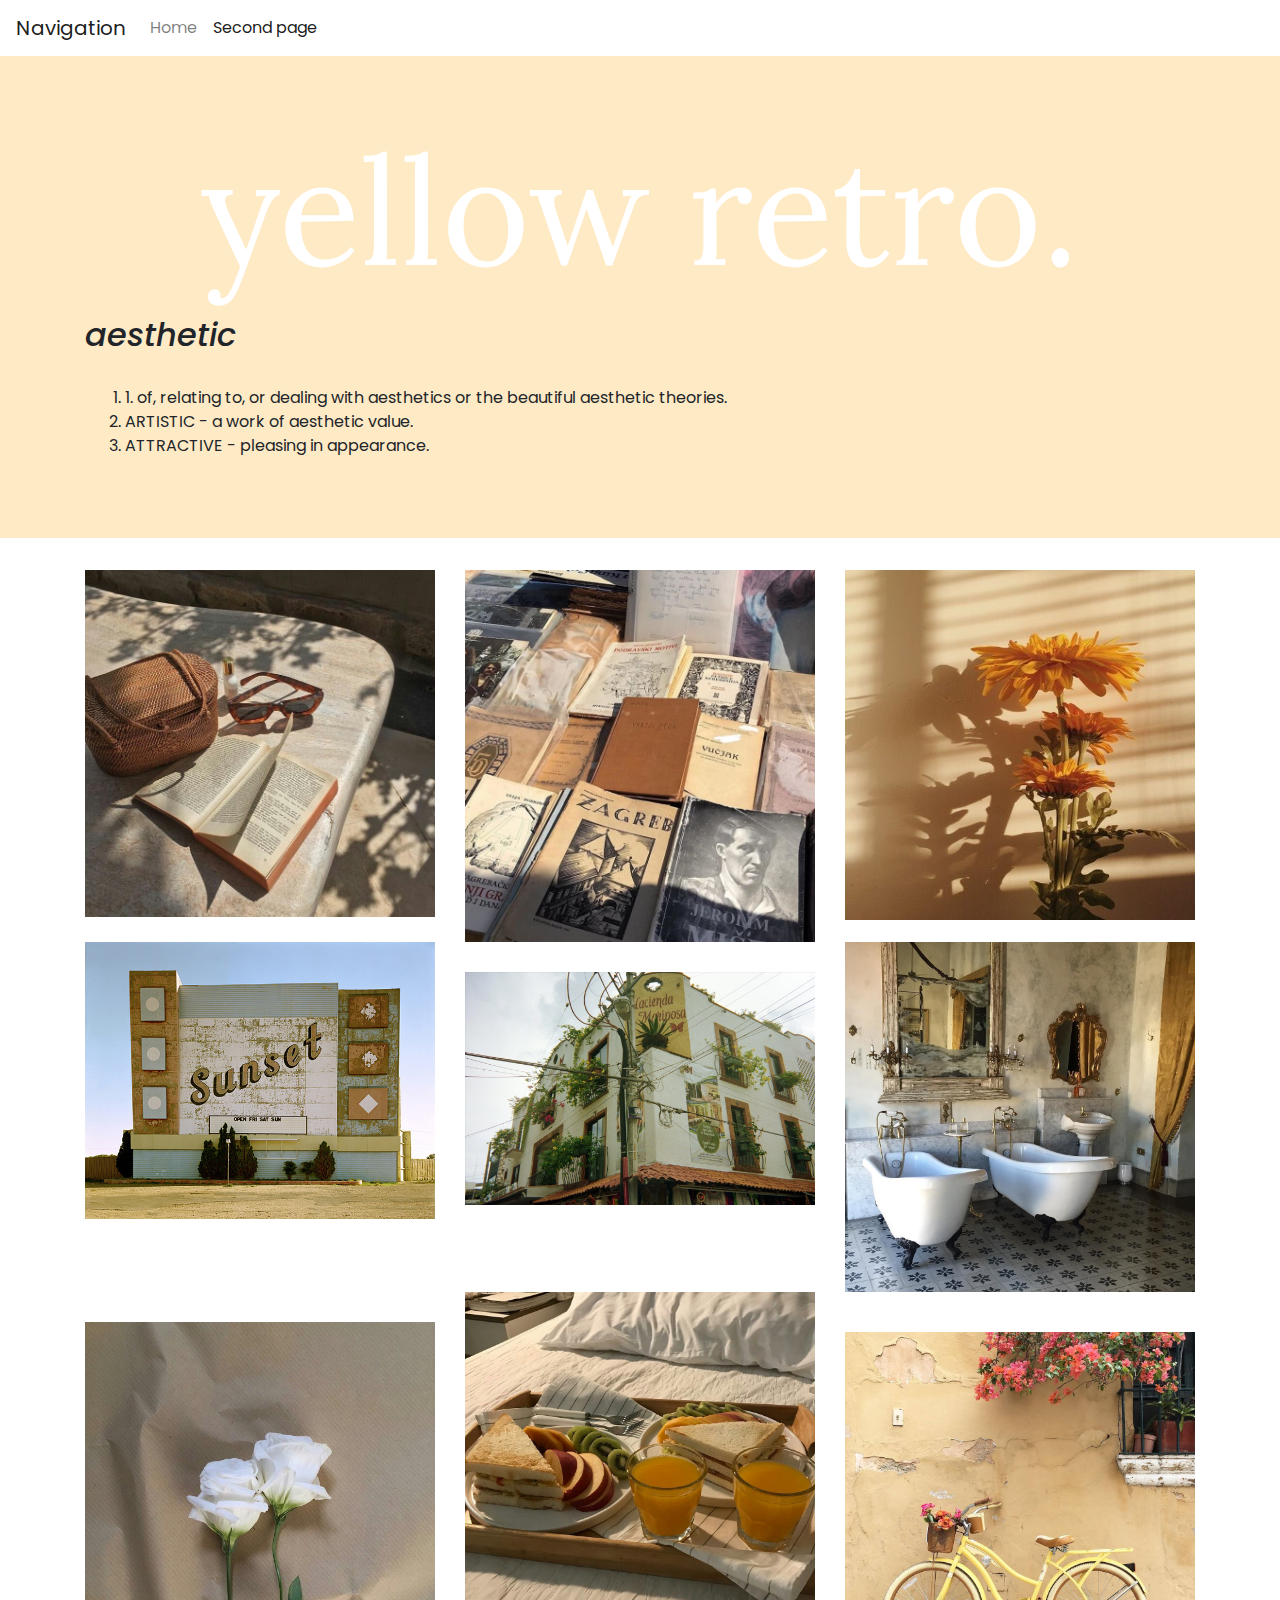
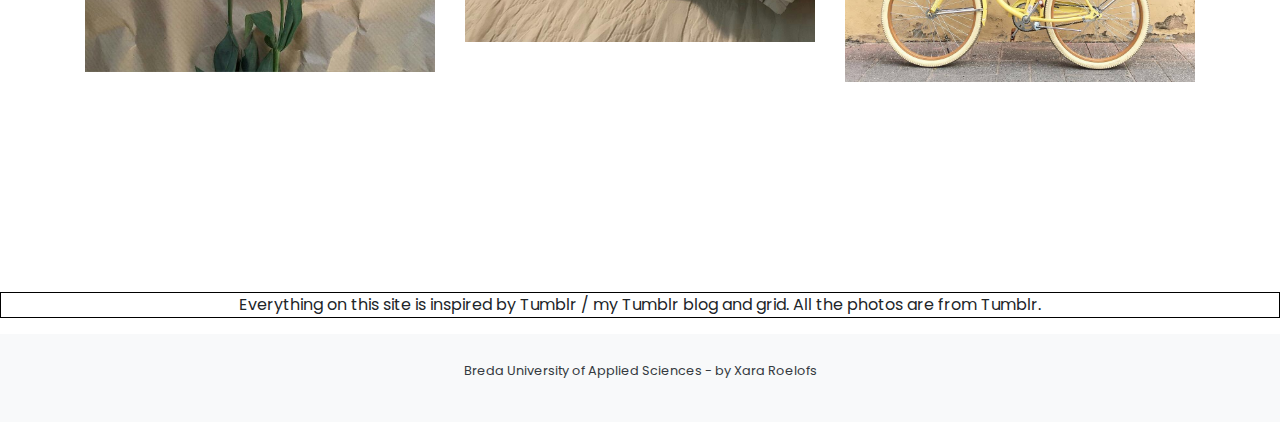
==== index.html @ 7803c538 "." ====
<!doctype html>
<html lang="en">
  <head>
    <!-- Required meta tags --> 
    <meta charset="utf-8">
    <meta name="viewport" content="width=device-width, initial-scale=1, shrink-to-fit=no">

    <!-- Bootstrap CSS -->
    <link rel="stylesheet" href="css/bootstrap.min.css">
	<link rel="stylesheet" href="css/style.css">
	<link href="https://fonts.googleapis.com/css?family=Lora|Poppins&display=swap" rel="stylesheet">

    <title>Xara's page</title>
  </head>
	<body>
<nav class="navbar navbar-expand-lg navbar-light bg-white">
  <a class="navbar-brand" href="#">Navigation</a>
  <button class="navbar-toggler" type="button" data-toggle="collapse" data-target="#navbarNav" aria-controls="navbarNav" aria-expanded="false" aria-label="Toggle navigation">
    <span class="navbar-toggler-icon"></span>
  </button>
  <div class="collapse navbar-collapse" id="navbarNav">
    <ul class="navbar-nav">
      <li class="nav-item">
        <a class="nav-link" href="#">Home</a>
      </li>
      <li class="nav-item active">
        <a class="nav-link" href="second.html">Second page</a>
      </li>
    </ul>
  </div>
</nav>

	  <div class="jumbotron jumbotron-fluid">
  <div class="container">
    <h1 class="display-4 text-center"> yellow retro. </h1>
    <p class="lead text-center"> <h2><em>aesthetic</em></h2> 
    <br>
	  <ol>
		  <li>1. of, relating to, or dealing with aesthetics or the beautiful aesthetic theories.</li>
		  <li> ARTISTIC - a work of aesthetic value. </li>
		  <li> ATTRACTIVE - pleasing in appearance. </li>
	  </ol>
	  </p>
  </div>
	  </div>
   
 <section>
	 
<div class="container">
	<div class="row">
    <div class="col-lg-4 text-center">
	<img alt="yellow1" class="picture1 img-fluid" src="images/yellow1.jpg"><br>
	  </div>
	  
    <div class="col-lg-4 text-center">
	<img alt="yellow2" class="picture2 img-fluid" src="images/yellow2.jpg"><br>
	  </div>
	  
    <div class="col-lg-4 text-center">
	<img alt="yellow3" class="picture3 img-fluid" src="images/yellow3.jpg"><br>
	  </div>
	  
	      <div class="col-lg-4 text-center">
	<img alt="yellow4" class="picture4 img-fluid" src="images/yellow4.jpg"><br>
	  </div>
	 
	  
	  	      <div class="col-lg-4 text-center">
	<img alt="yellow5" class="picture5 img-fluid" src="images/yellow5.jpg"><br>
	  </div>
	  	      <div class="col-lg-4 text-center">
	<img alt="yellow6" class="picture6 img-fluid" src="images/yellow6.jpg"><br>
	  </div>
	  	  
	  	      <div class="col-lg-4 text-center">
	<img alt="yellow7" class="picture7 img-fluid" src="images/yellow7.jpg"><br>
	  </div>
		 
	  	      <div class="col-lg-4 text-center">
	<img alt="yellow8" class="picture8 img-fluid" src="images/yellow8.jpg"><br>
	  </div>
	  
	  	  	      <div class="col-lg-4 text-center">
	<img alt="yellow9" class="picture9 img-fluid" src="images/yellow9.jpg"><br>
	  </div> 
  </div>
	 </div>
	  </section>
	  
<body class="d-flex flex-column">
  <div id="page-content">
    <div class="container text-center">
      <div class="row justify-content-center">
        <div class="col-md-7">
          <h1 class="font-weight-light mt-4 text-white">Sticky Footer using Flexbox</h1>
          <p class="lead text-white-50">Use just two Bootstrap 4 utility classes and three custom CSS rules and you will have a flexbox enabled sticky footer for your website!</p>
        </div>
      </div>
    </div>
  </div>
	<br>

	<section>
	<p class= "p3 text-center"> Everything on this site is inspired by Tumblr / my Tumblr blog and grid. All the photos are from Tumblr.</p>
	</section>
	
  <footer id="sticky-footer" class="py-4 bg-light">
    <div class="container text-center">
		<p class="text-dark"> <small>Breda University of Applied Sciences - by Xara Roelofs </small>
		</p>
    </div>
  </footer>
	
	</body></body>
</html>

    <!-- Optional JavaScript -->
    <!-- jQuery first, then Popper.js, then Bootstrap JS -->
    <script src="jQuery-3.4.1-slim.min.js"></script>
        <script src="js/bootstrap.bundle.min.js"></script>
---- css/style.css ----
@charset "utf-8";
/* CSS Document */

<--Top 
.lead {font-family: 'Poppins', sans-serif;
}

.container {
	font-family: 'Poppins', sans-serif;
	text-alignment: center;
}

.display-4 {font-family: 'Lora';
font-size: 150px;
	color: #FFFFFF;
}

.display-41 {color: #FFCDB0;
	font-family: 'Lora';
font-size: 150px;	
}

.jumbotron {background-color: #FFEAC6;
}

.jumbotron2 {background-color: #FFCDB0;
}

<--Pictures
.picture2 {margin-bottom: 50px;
	margin-top: 30px;
}

.picture5 {margin-top: 30px;
}

.picture7 {margin-top: 30px;
}

.picture9 {margin-top: 40px;
}

<--Footer
.text-dark {font-family: 'Poppins', sans-serif;
}

.navbar {font-family: 'Poppins', sans-serif;
}

<-- page 2 >
.container2 {border-style: solid 30px;
border-color: #FFCDB0;
}

.p1 {background-color: #FFCDB0;
	font-family: 'Poppins', sans-serif;
	color: #FFFFFF;
	margin: 30px;
	padding: 30px;
}

.p2 {font-family: 'Poppins', sans-serif;
color: #FFCDB0;
	border-style: solid;
	margin: 30px;
	padding: 30px;
}

.p3 {border-style: solid;
border-width: thin;
border-color: black;
	font-family: 'Poppins', sans-serif;
	
}

.h2 {font-family: 'Poppins', sans-serif;
}

.container3 {
	margin-top: 30px;
	padding: 30px;
}

.p {font-family: 'Lora';
}
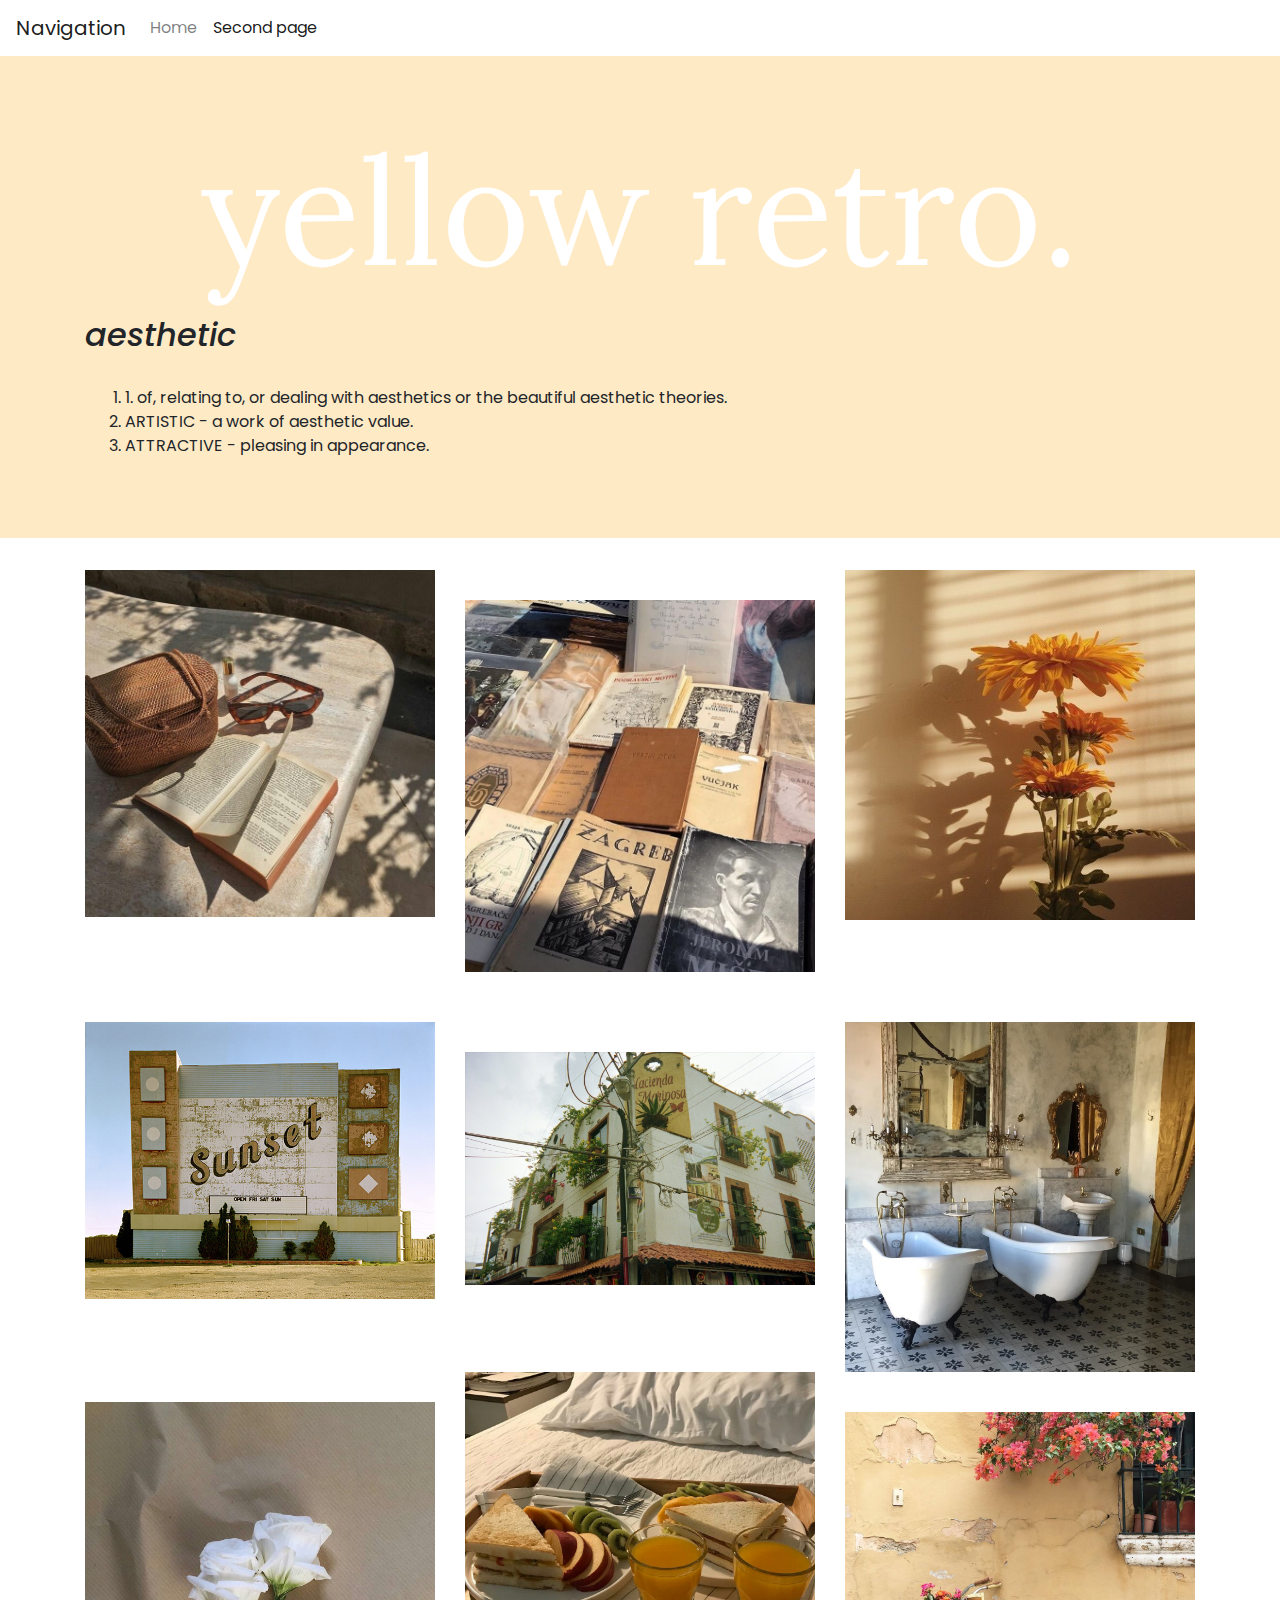
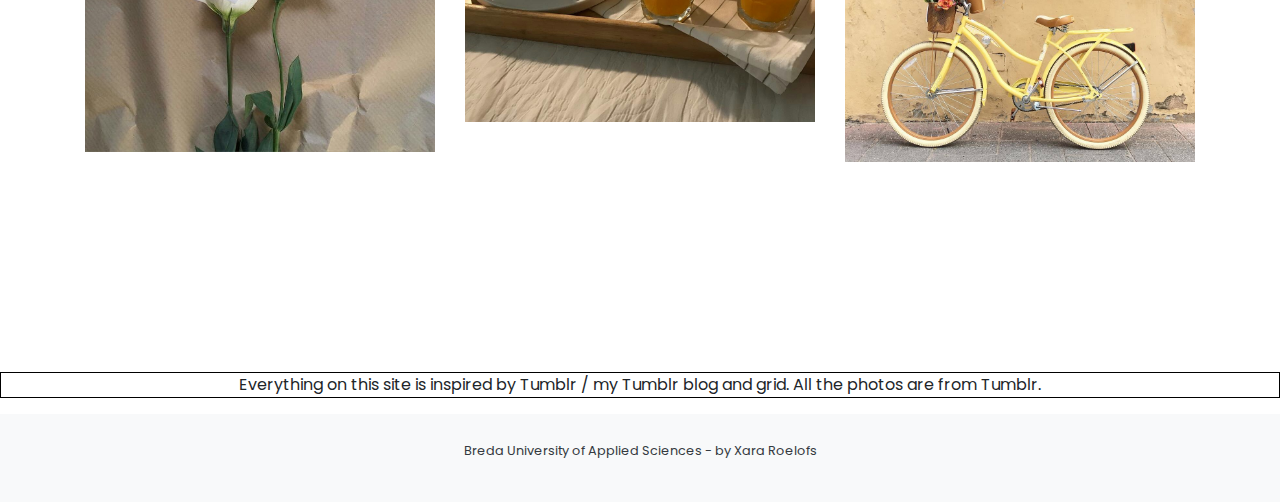
==== commit 26713464: "." ====
--- a/index.html
+++ b/index.html
@@ -111,14 +111,11 @@
     </div>
   </footer>
 	
-	</body></body>
-</html>
 
     <!-- Optional JavaScript -->
     <!-- jQuery first, then Popper.js, then Bootstrap JS -->
-    <script src="jQuery-3.4.1-slim.min.js"></script>
+    <script src="js/jquery-3.4.1.slim.min.js"></script>
         <script src="js/bootstrap.bundle.min.js"></script>
 	
-
-
-
+	</body>
+</html>
--- a/css/style.css
+++ b/css/style.css
@@ -1,7 +1,6 @@
 @charset "utf-8";
 /* CSS Document */
 
-<--Top 
 .lead {font-family: 'Poppins', sans-serif;
 }
 
@@ -26,7 +25,6 @@
 .jumbotron2 {background-color: #FFCDB0;
 }
 
-<--Pictures
 .picture2 {margin-bottom: 50px;
 	margin-top: 30px;
 }
@@ -40,14 +38,12 @@
 .picture9 {margin-top: 40px;
 }
 
-<--Footer
 .text-dark {font-family: 'Poppins', sans-serif;
 }
 
 .navbar {font-family: 'Poppins', sans-serif;
 }
 
-<-- page 2 >
 .container2 {border-style: solid 30px;
 border-color: #FFCDB0;
 }
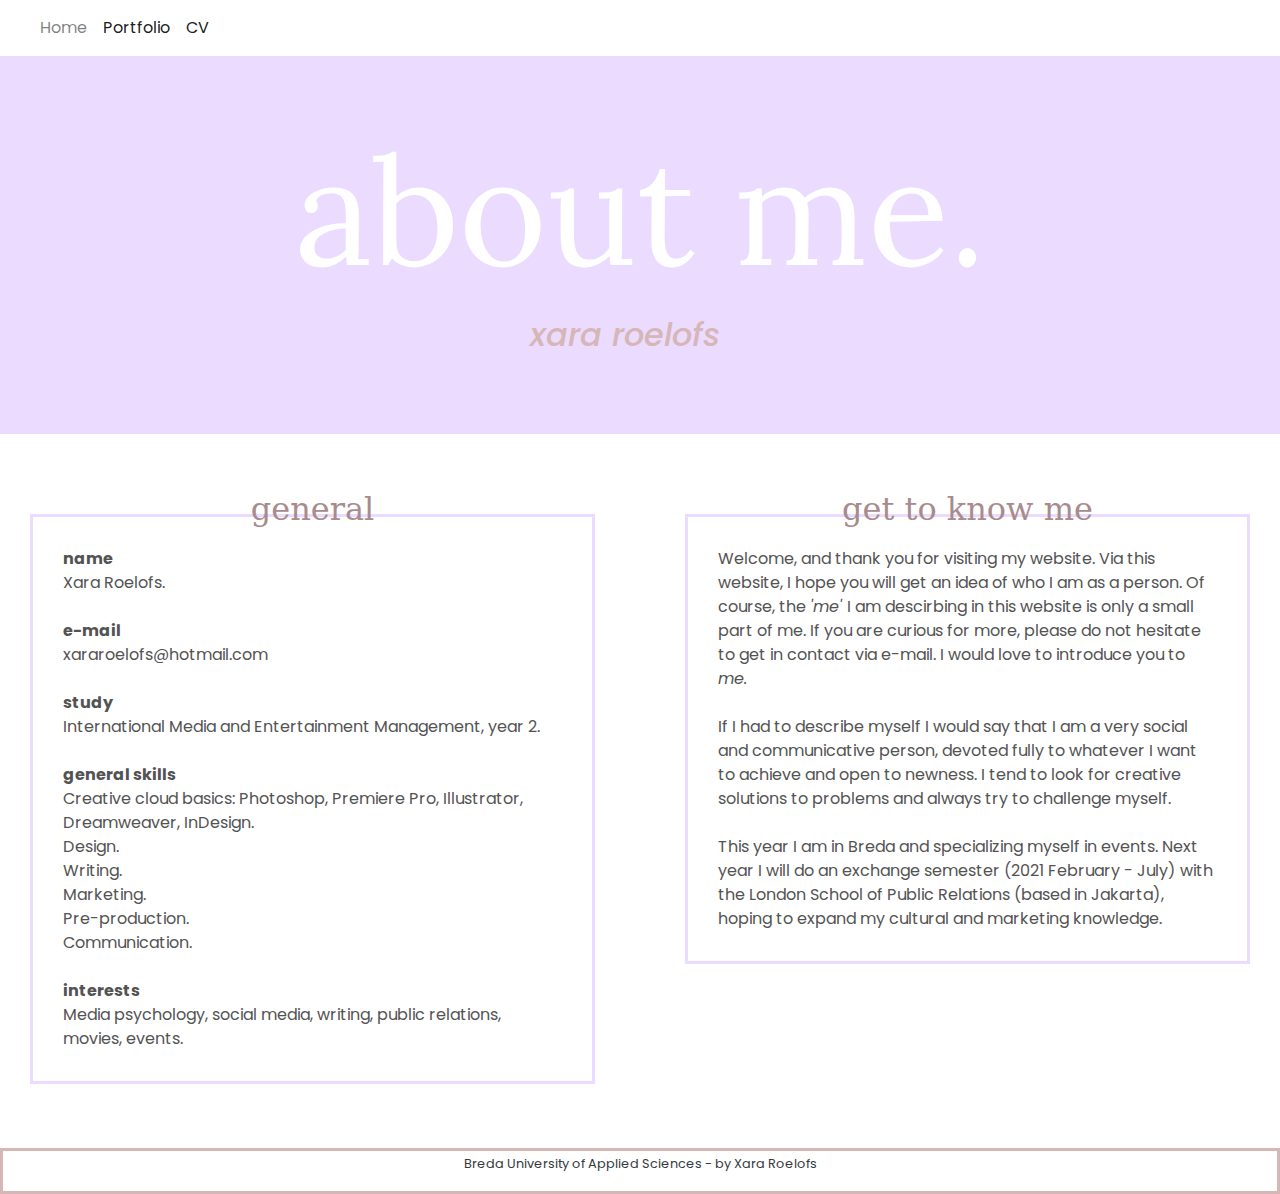
==== commit b6e7b032: "." ====
--- a/index.html
+++ b/index.html
@@ -14,7 +14,7 @@
   </head>
 	<body>
 <nav class="navbar navbar-expand-lg navbar-light bg-white">
-  <a class="navbar-brand" href="#">Navigation</a>
+  <a class="navbar-brand xararoelofs" href="#"></a>
   <button class="navbar-toggler" type="button" data-toggle="collapse" data-target="#navbarNav" aria-controls="navbarNav" aria-expanded="false" aria-label="Toggle navigation">
     <span class="navbar-toggler-icon"></span>
   </button>
@@ -24,93 +24,82 @@
         <a class="nav-link" href="#">Home</a>
       </li>
       <li class="nav-item active">
-        <a class="nav-link" href="second.html">Second page</a>
+        <a class="nav-link" href="second.html">Portfolio</a>
+      </li>
+		      <li class="nav-item active">
+        <a class="nav-link" href="CV.html">CV</a>
       </li>
     </ul>
   </div>
 </nav>
+		
+		<!-- Header -->
 
+		<section>
 	  <div class="jumbotron jumbotron-fluid">
   <div class="container">
-    <h1 class="display-4 text-center"> yellow retro. </h1>
-    <p class="lead text-center"> <h2><em>aesthetic</em></h2> 
-    <br>
-	  <ol>
-		  <li>1. of, relating to, or dealing with aesthetics or the beautiful aesthetic theories.</li>
-		  <li> ARTISTIC - a work of aesthetic value. </li>
-		  <li> ATTRACTIVE - pleasing in appearance. </li>
-	  </ol>
-	  </p>
-  </div>
-	  </div>
-   
- <section>
-	 
-<div class="container">
-	<div class="row">
-    <div class="col-lg-4 text-center">
-	<img alt="yellow1" class="picture1 img-fluid" src="images/yellow1.jpg"><br>
-	  </div>
-	  
-    <div class="col-lg-4 text-center">
-	<img alt="yellow2" class="picture2 img-fluid" src="images/yellow2.jpg"><br>
-	  </div>
-	  
-    <div class="col-lg-4 text-center">
-	<img alt="yellow3" class="picture3 img-fluid" src="images/yellow3.jpg"><br>
-	  </div>
-	  
-	      <div class="col-lg-4 text-center">
-	<img alt="yellow4" class="picture4 img-fluid" src="images/yellow4.jpg"><br>
-	  </div>
-	 
-	  
-	  	      <div class="col-lg-4 text-center">
-	<img alt="yellow5" class="picture5 img-fluid" src="images/yellow5.jpg"><br>
-	  </div>
-	  	      <div class="col-lg-4 text-center">
-	<img alt="yellow6" class="picture6 img-fluid" src="images/yellow6.jpg"><br>
-	  </div>
-	  	  
-	  	      <div class="col-lg-4 text-center">
-	<img alt="yellow7" class="picture7 img-fluid" src="images/yellow7.jpg"><br>
-	  </div>
-		 
-	  	      <div class="col-lg-4 text-center">
-	<img alt="yellow8" class="picture8 img-fluid" src="images/yellow8.jpg"><br>
-	  </div>
-	  
-	  	  	      <div class="col-lg-4 text-center">
-	<img alt="yellow9" class="picture9 img-fluid" src="images/yellow9.jpg"><br>
-	  </div> 
-  </div>
-	 </div>
-	  </section>
-	  
-<body class="d-flex flex-column">
-  <div id="page-content">
-    <div class="container text-center">
-      <div class="row justify-content-center">
-        <div class="col-md-7">
-          <h1 class="font-weight-light mt-4 text-white">Sticky Footer using Flexbox</h1>
-          <p class="lead text-white-50">Use just two Bootstrap 4 utility classes and three custom CSS rules and you will have a flexbox enabled sticky footer for your website!</p>
-        </div>
-      </div>
-    </div>
-  </div>
+    <h2 class="display-4 text-center"> about me. </h2>
+	  	 <p class="lead text-center"> <h2 class= "text-center xararoelofs"><em>xara roelofs&nbsp; &nbsp;</em></h2> 
+    </p>
+			</div>
+			</div>
+		  </section>
+			<br>
+	
+	<main>
+		
+			<section>
+		<div class="container2">
+			 <div class="row">
+				 <div class="col-md-6">
+					 <h2 class="headerbox"> general </h2>
+					 <p class="p1">
+                       <strong> name</strong> <br>
+Xara Roelofs. <br> <br>
+						 
+						 <strong> e-mail </strong><br> xararoelofs@hotmail.com <br><br>
+<strong> study </strong><br> International Media and Entertainment Management, year 2.<br> <br>
+
+<strong> general skills </strong><br> Creative cloud basics: Photoshop, Premiere Pro, Illustrator, Dreamweaver, InDesign. <br> Design. <br>
+Writing.	<br>	
+Marketing. <br>						 
+Pre-production.<br>
+Communication. <br><br>
+						 
+						 <strong>interests</strong> <br> Media psychology, social media, writing, public relations, movies, events.						
+</p>
+				 </div>
+				 
+				 <div class="col-md-6">
+					 <h2 class="headerbox"> get to know me </h2>
+					 <p class="p1">
+Welcome, and thank you for visiting my website. Via this website, I hope you will get an idea of who I am as a person. Of course, the <em>'me' </em>  I am descirbing in this website is only a small part of me. If you are curious for more, please do not hesitate to get in contact via e-mail. I would love to introduce you to <em>me.</em> <br><br>
+					 
+					 If I had to describe myself I would say that I am a very social and communicative person, devoted fully to whatever I want to achieve and open to newness. I tend to look for creative solutions to problems and always try to challenge myself.  <br><br>
+					 
+						 
+						This year I am in Breda and  specializing myself in events. Next year I will do an exchange semester (2021 February - July) with the London School of Public Relations (based in Jakarta), hoping to expand my cultural and marketing knowledge.
+					 </p>
+				 </div>
+			</div>
+		</div>
+	</section>
+	</main>
+			
 	<br>
-
-	<section>
-	<p class= "p3 text-center"> Everything on this site is inspired by Tumblr / my Tumblr blog and grid. All the photos are from Tumblr.</p>
-	</section>
-	
-  <footer id="sticky-footer" class="py-4 bg-light">
+			<!-- The Instagram feed -->
+			<section><div class="container widget">
+				<div class="row">
+</div><script src="https://apps.elfsight.com/p/platform.js" defer></script>
+				<div class="elfsight-app-ed801613-a000-4fb2-b12e-eb2e356f0cb9"></div></div></section>
+		
+			  <footer id="sticky-footer" class="footer">
     <div class="container text-center">
 		<p class="text-dark"> <small>Breda University of Applied Sciences - by Xara Roelofs </small>
 		</p>
     </div>
   </footer>
-	
+
 
     <!-- Optional JavaScript -->
     <!-- jQuery first, then Popper.js, then Bootstrap JS -->
@@ -118,4 +107,5 @@
         <script src="js/bootstrap.bundle.min.js"></script>
 	
 	</body>
+
 </html>
--- a/css/style.css
+++ b/css/style.css
@@ -1,8 +1,5 @@
 @charset "utf-8";
 /* CSS Document */
-
-.lead {font-family: 'Poppins', sans-serif;
-}
 
 .container {
 	font-family: 'Poppins', sans-serif;
@@ -14,69 +11,84 @@
 	color: #FFFFFF;
 }
 
-.display-41 {color: #FFCDB0;
-	font-family: 'Lora';
-font-size: 150px;	
-}
-
-.jumbotron {background-color: #FFEAC6;
-}
-
-.jumbotron2 {background-color: #FFCDB0;
-}
-
-.picture2 {margin-bottom: 50px;
-	margin-top: 30px;
-}
-
-.picture5 {margin-top: 30px;
-}
-
-.picture7 {margin-top: 30px;
-}
-
-.picture9 {margin-top: 40px;
-}
-
-.text-dark {font-family: 'Poppins', sans-serif;
+.jumbotron {background-color: #EADBFF;
 }
 
 .navbar {font-family: 'Poppins', sans-serif;
 }
 
-.container2 {border-style: solid 30px;
-border-color: #FFCDB0;
+.elfsight-app-ed801613-a000-4fb2-b12e-eb2e356f0cb9 {
 }
 
-.p1 {background-color: #FFCDB0;
+.p1 {
 	font-family: 'Poppins', sans-serif;
-	color: #FFFFFF;
+	border-style: solid;
+	border-color: #EADBFF;
 	margin: 30px;
 	padding: 30px;
+	color: #535353;
 }
 
-.p2 {font-family: 'Poppins', sans-serif;
-color: #FFCDB0;
-	border-style: solid;
-	margin: 30px;
-	padding: 30px;
+.image1 {
+	padding-top: 30px;
+	padding-bottom: 20px;
+	padding-right: 29px;
+}
+.xararoelofs {color: #D6B6B6}
+
+.headerbox {
+	font-family: Constantia, "Lucida Bright", "DejaVu Serif", Georgia, "serif";
+	text-align: center;
+	margin-bottom: -45px;
+	color: #A88C8D;
 }
 
-.p3 {border-style: solid;
-border-width: thin;
-border-color: black;
-	font-family: 'Poppins', sans-serif;
-	
+.headerboxsecond {
+	font-family: Constantia, "Lucida Bright", "DejaVu Serif", Georgia, "serif";
+	text-align: center;
+	margin-top: -24px;
+	color: #A88C8D;
 }
 
-.h2 {font-family: 'Poppins', sans-serif;
+.newp {font-family: 'Poppins', sans-serif;}
+
+.colleft {
+	border-style: solid;
+	border-color: #EADBFF;
+	margin-top: 100px;
+	margin-bottom: 250px;
+	margin-left: -50px;
+	margin-right: 10px;
 }
 
-.container3 {
-	margin-top: 30px;
-	padding: 30px;
+.colright {
+	border-style: solid;
+	border-color: #EADBFF;
+	margin-bottom: 480px;
+	margin-top: 140px;
+	margin-left: 70px;
+	margin-right: -50px;
 }
 
-.p {font-family: 'Lora';
+.col-5 {
+	border-style: solid;
+	border-color: #EADBFF;
+	margin-left: 10px;
+	margin-right: -25px;
+	margin-bottom: 400px;
 }
-
+.footer {
+	margin-top: 10px; 
+	border: solid;
+	border-color: #D7B6B6;
+	font-family: 'Poppins', sans-serif;	
+}
+	
+@media screen{
+	.cvimg {
+display: block;
+		margin-left: 230px;
+		margin-right: auto;
+		width: 600px;
+	}
+}
